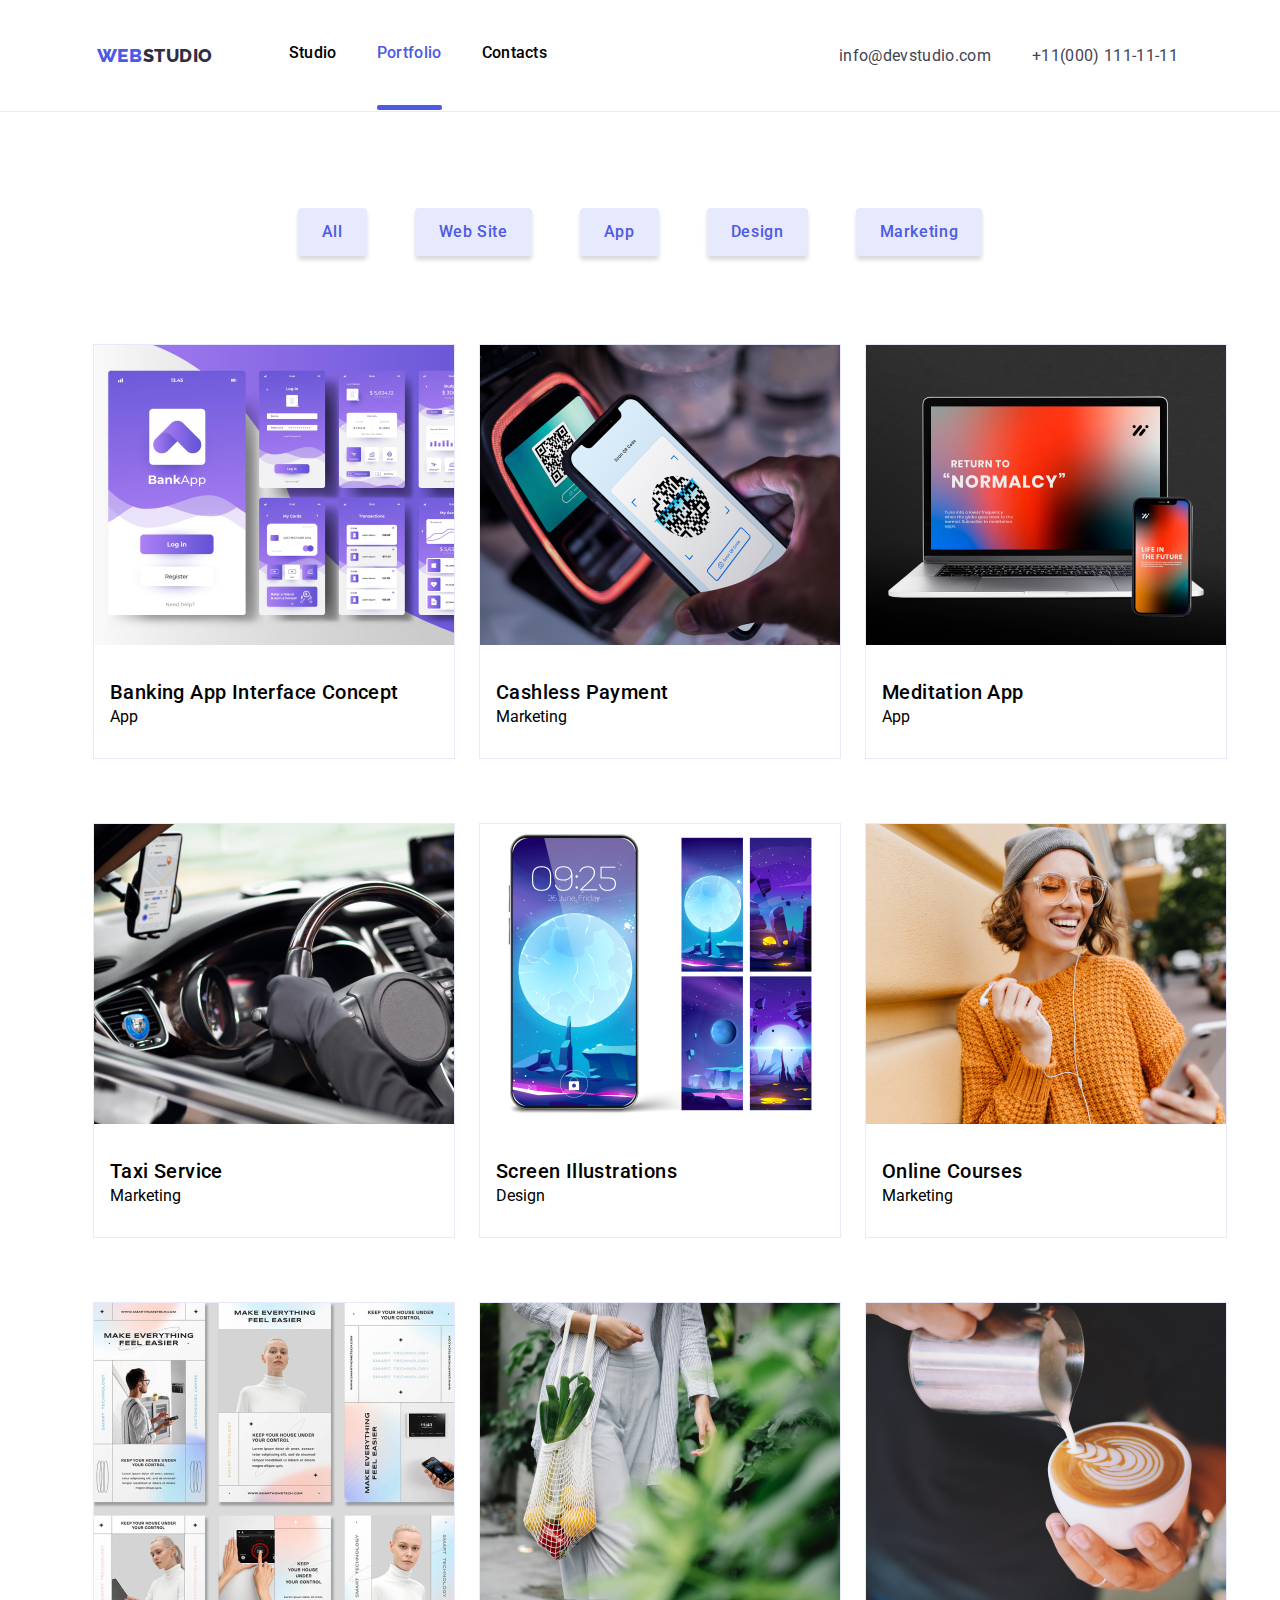
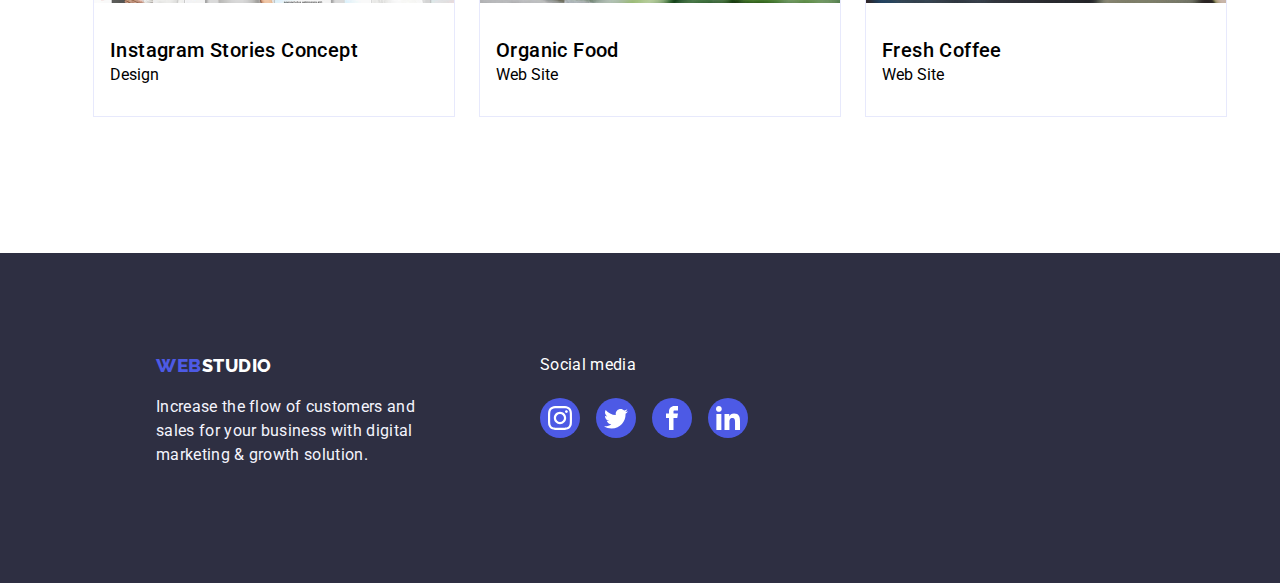
==== portfolio.html @ a1b6a73a "Initial commit" ====
<!DOCTYPE html>
<html lang="en">
<head>
    <meta charset="UTF-8">
    <meta name="viewport" content="width=device-width, initial-scale=1.0">
    <title>Portfolio</title>
    
    <link rel="preconnect" href="https://fonts.googleapis.com">
    <link rel="preconnect" href="https://fonts.gstatic.com" crossorigin>
    <link href="https://fonts.googleapis.com/css2?family=Roboto:wght@400;500;700;900&display=swap" rel="stylesheet">
    <link rel="preconnect" href="https://fonts.googleapis.com">
    <link rel="preconnect" href="https://fonts.gstatic.com" crossorigin>
    <link href="https://fonts.googleapis.com/css2?family=Raleway:wght@800&display=swap" rel="stylesheet">

    <link rel="stylesheet" href="./css/styles.css">

</head>
<body> 
   <header class="header">
       <div class="top-menu">
          <div class="logo">
            <a href="#" class="web">web<span class="studio">studio</span></a>
          </div>
          <nav class="menu">
            <ul class="pages">
                <li class="page-studio"><a href="index.html">Studio</a></li>
                <li class="page-portfolio active"><a href="portfolio.html">Portfolio</a></li>
                <li class="page-contacts"><a href="#">Contacts</a></li>
            </ul>
          </nav>
          <div class="contacts">
            <ul class="contacts-menu">
                <li class="email"><a href="mailto:info@devstudio.com">info@devstudio.com</a></li>
                <li class="cp-number"><a href="tel:+11(000) 111-11-11"> +11(000) 111-11-11</a></li>
            </ul>
          </div>
      </div>
  </header>  
    <!-- main -->
    <main class="portfolio">
        <div class="button-portfolio">
            <button type="button" class="btn">All</button><br>
            <button type="button" class="btn">Web Site</button><br>
            <button type="button" class="btn">App</button><br>
            <button type="button" class="btn">Design</button><br>
            <button type="button" class="btn">Marketing</button>
        </div>   
    <!--  Row 1-->
    <div class="row">
        <ul class="first">
            <!-- Project Card 1 -->
            <li>
            <div class="card">
            <img src="images/Banking.jpg" width="360" alt="Online_Banking" class="image">
            <div class="slider" >
                <div class="content"></div>  
            </div>
            </div>
            <h3>Banking App Interface Concept</h3>
            <p>App</p>
            </li>
            <!-- Project Card 2 -->
            <li>
            <div class="card">
            <img src="images/Cashless.jpg" width="360" alt="online_payment"  class="image">
            <div class="slider">
                <div class="content"></div>
            </div>
            </div>
            <h3>Cashless Payment</h3>
            <p>Marketing</p>
            </li>
            <!-- Project Card 3 -->
            <li>
            <div class="card">
            <img src="images/meditation.jpg" width="360" alt="Lop_Top"  class="image">
            <div class="slider">
                <div class="content"></div>
            </div>
            </div>
            <h3>Meditation App</h3>
            <p>App</p>
            </li>
        </ul>
    </div>
       <!-- Row 2 -->
    <div class="row">
        <ul class="second">  <!-- card 1 -->
            <li>
            <div class="card">
            <img src="images/Taxi.jpg" width="360" alt="Driver for hire"  class="image">
            <div class="slider">
                <div class="content"></div>
            </div>
            </div>
            <h3>Taxi Service</h3>
            <p>Marketing</p>
            </li>
            <!-- card 2 -->
            <li>
            <div class="card">
            <img src="images/screen.jpg" width="360" alt="Cp_screen"  class="image">
            <div class="slider">
                <div class="content"></div>
            </div>
            </div>
            <h3>Screen Illustrations</h3>
            <p>Design</p>
            </li>
            <!-- card 3 -->
            <li>
            <div class="card">
            <img src="images/online Course.jpg" width="360" alt="Happy_Woman"  class="image">
            <div class="slider">
                <div class="content"></div>
            </div>
            </div>
            <h3>Online Courses</h3>
            <p>Marketing</p>
            </li>
        </ul>
    </div>
       <!-- Row 3 -->
    <div class="row">
        <ul class="third">
            <!-- Project 1 -->
            <li>
            <div class="card">
            <img src="images/Instagram.jpg" width="360" alt="photo"  class="image">
            <div class="slider">
                <div class="content"></div>
            </div>
            </div>
            <h3>Instagram Stories Concept</h3>
            <p>Design</p>
            </li>
            <!-- Project 2 -->
            <li>
            <div class="card">
            <img src="images/Organic.jpg" width="360" alt="organic"  class="image">
            <div class="slider">
                <div class="content"></div>
            </div>
            </div>
            <h3>Organic Food</h3>
            <p>Web Site</p>
            </li>
            <!-- Project 3 -->
            <li>
            <div class="card">
            <img src="images/fresh.jpg" width="360" alt="coffee"  class="image">
            <div class="slider">
                <div class="content"></div>
            </div>
            </div>
            <h3>Fresh Coffee</h3>
            <p>Web Site</p>
            </li>
        </ul>
       </div>
      
    </main>
    <footer class="annotation">
        <div class="notation">
            <a href="#" class="studio"><span class="web">web</span>studio</a>
            <p>Increase the flow of customers and <br>
                sales for your business with digital <br>
                marketing & growth solution.</p>
        </div>
        <div>
            <h4>Social media</h4>
            <div class="social-media-icons">
                <a class="social-media">
                    <svg width="24" height="24">
                        <use href="./images/icons.svg#instagram"></use>
                    </svg>
                </a>
                <a class="social-media">
                    <svg width="24" height="24">
                        <use href="./images/icons.svg#twitter"></use>
                    </svg>
                </a>
                <a class="social-media">
                    <svg width="24" height="24">
                        <use href="./images/icons.svg#facebook"></use>
                    </svg>
                </a>
                <a class="social-media">
                    <svg width="24" height="24">
                        <use href="./images/icons.svg#linkedin-2"></use>
                    </svg>
                </a>
            </div>
        </div>
    </footer>  
</body>
</html>
---- css/styles.css ----
:root {
    --primary-color:#4D5AE5;
--primary-with-alpha: rgba(77, 90, 229, 0.9);
    --primary-white: #fff;
    --background-font: #2E2F42;
    --hover-background: #0707f6;
    --cloud: #F4F4FD;
    --paragraph-color: #434455;
    --CORNFLOW: #E7E9FC;
    --Light-Slate: #8E8F99;
    --Grey: rgba(46, 47, 66, 0.70);
    --L-Grey: #2E2F42;
    --Dairy: #FCFCFC;
}
body{
    margin: 0;
    padding: 0;
    font-family: 'Roboto', sans-serif;
}
.container{
    background-color: var(--primary-white);
    width: 100% auto;
    height: auto;
}
a {
   text-decoration: none;
} 
ul > li{
    list-style-type: none;
}
/* Text-Logo --nav bar - index pages & contacts*/
.header{
    padding: 25px 156px;
    border-bottom: 1px solid var(--CORNFLOW);
}
.top-menu {
    background-color: var(--primary-white);
    display: flex;
    flex-direction: row;
    align-items: center;
    justify-content: center;
}  
.web {
    color: var(--primary-color);
    font-family: Raleway;
    width: 44px;
    font-size: 19px;
    font-weight: 800;
    line-height: 1.3;
    letter-spacing: 0.54px;
    text-transform: uppercase;
   
}
.studio {
    color: var(--background-font);
    font-family: Raleway;
    width: 71px; 
    font-size: 18px;
    font-weight: 800;
    line-height: 1.3;
    text-transform: uppercase;
    padding-right: 36px;
}
.pages {
    display: flex;
    flex-direction: row;
    justify-content: center;
    gap: 40px;
    padding-right: 252px;
}
.pages > li > a {
    text-decoration: none;
    color: var(--paragrap-font);
    font-size: 16px;
    font-weight: 500;
    line-height: 1.5;
    letter-spacing: 0.32px;
}
           .pages>li>a:focus,
.active,.pages > li > a:hover{
    color: var(--primary-color);
}
.active::after{
    background-color: var(--primary-color);
    content: " ";
    display: block;
    height: 5px;
    width: 100%;
    border-radius: 2px;
    position: relative;
    top: 40px;
}
.page-studio{
     width: 48px, auto;
     height: 24px, auto;
}
.page-portfolio{
    width: 66px, auto;
    height: 24px, auto;
}
.page-contacts{
    width: 67px, auto;
    height: 24px, auto;
}
.email{
    width:  153px;
    height: 24px;
}
.cp-number{
    width:  151px;
    height: 24px;
}

.contacts-menu > li > a {
    text-decoration: none;
    color: var(--paragraph-color);
    font-size: 16px;
    font-weight: 400;
    line-height: 1.5;
    letter-spacing: 0.32px;
}
.contacts-menu > li > a:hover {
    color: var(--primary-color);
}
.contacts-menu {
    display: flex;
    flex-direction: row;
    justify-content: center;
    gap: 40px;
}

/* --------------------- Hero Image ----------------------------*/
 h1 {
    color: var(--cloud);
    text-align: center;
    font-size: 56px;
    font-weight: 700;
    line-height: 60px;
    letter-spacing: 1.12px;
    text-transform: uppercase;
    padding-left: 472px;
    padding-right: 472px;
}
.hero {
    background: linear-gradient(-45deg, rgba(46, 47, 66, 0.70), rgba(255, 255, 255, 0.00) 100%),
                url("../images/busy_frontdevs.jpg");
                /* lightgray 0px -167.766px / 100% 139.922% no-repeat; */
    background-color: var(--background-font);
    background-repeat: no-repeat;
    background-size: cover;
    margin-top: 0;
    display: flex;
    padding-top: 188px;
    padding-bottom: 188px;
    flex-direction: column;
    align-items: center;
    justify-content: center;
    width: auto;
    height: 600px;
}
.order-btn {
    background-color: var(--primary-color); 
    display: block;
    align-items: center;
    justify-content: center;
    padding:  16px 32px;
    border-radius: 4px;
    box-shadow: 0px 4px 4px 0px rgba(0, 0, 0, 0.15 );
    width: auto;
    color: var(--primary-white);
    font-size: 16px;
    font-weight: 500;
    line-height: 1.5;
    border: none;
    letter-spacing: 0.64px;
    cursor: pointer;
}
.order-btn:hover {
    background-color: var(--hover-background);
    color: var(--primary-white);
    padding: 16px 32px;
    border-radius: 4px;
    box-shadow: 0px 4px 4px 0px rgba(0, 0, 0, 0.15);
    font-size: 16px;
    font-weight: 500;
    line-height: 1.5;
    border: none;
    letter-spacing: 0.64px;
    cursor: pointer;
}

.btn-modal{
    border: 0;
    display: block;
    margin-left: auto;
    background-color: var(--Dairy);
}
.btn-modal svg{
    display: flex;
    align-items: center;
    justify-content: center;
    padding: 5px;
    width: 24px;
    height: 24px;
    border-radius: 100%;
    cursor: pointer;
    color: var(--L-Grey);
    background-color: var(--CORNFLOW);
    border: 1px solid var(--CORNFLOW);
    box-shadow: 0 2px 1px 0 rgba(0, 0, 0, 0.2),
                0 1px 3px 0 rgba(0, 0, 0, 0.12),
                0 1px 1px 0 rgba(0, 0, 0, 0.14);
    transition: fill 250ms cubic-bezier(0.4, 0, 0.2, 1);
}       
.backdrop{
    width: 100%;
    height: 100%;
    background-color:  rgba(0, 0, 0, 0.4);
    position: fixed;
    top: 0;
    display: flex;
    align-items: center;
    justify-content: center;
    transition: opacity 250ms cubic-bezier(0.4, 0, 0.2, 1);
}
.modal{
    padding: 24px;
    background-color: var(--Dairy);
    width: 408px;
    height: 584px;
    border-radius: 5px;
    box-shadow: 0 2px 1px 0 rgba(0, 0, 0, 0.2)
                0 1px 3px 0 rgba(0, 0, 0, 0.12),
                0 1px 1px 0 rgba(0, 0, 0, 0.14);
}
.is-hidden{
    pointer-events: none;
    opacity: 0;
}

/* ------------------------- Section1 ------------------------ */
/* .hero-advantages */
   
.advantages-icons {
    background-color: var(--cloud);
    display: flex;
    justify-content: center;
    border-radius: 4px;
    padding: 24px 100px;
}
.advantages{
  display: flex;
  align-items: center;
  justify-content:center;
  gap: 24px;
  padding: 120px 156px;
}
.advantages li > h3 {
    text-align: start;
    color: var(--background-font);
    font-size: 20px;
    font-weight: 500;
    line-height: 1.5;
    letter-spacing: 0.4px;
}
.advantages > p{
    color: var(--paragraph-color);
    font-size: 16px;
    font-weight: 400;
    line-height: 1.5;
    letter-spacing: 0.32px;
}

/*---------------- what are we doing-Section 2 ----------------------*/

h2 {
    color: var(--background-font);
    margin-top: 10px;
    text-align: center;
    font-size: 36px;
    font-weight: 700;
    line-height: 2.5;
    letter-spacing: 0.72px;
    text-transform: capitalize;
}
.services{  
    padding-bottom: 120px;
}

.services-img{
    display: flex;
    justify-content: center;
    gap:24px;
    padding-top: 72px;
}


/* ---------------- Our team-section3 ------------------- */
h3 {
    text-align: center;
    font-size: 20px;
    font-weight: 500;
    line-height: 1.5;
    letter-spacing: 0.4px;
    margin-top: 32px;
}
.team{
   background-color: var(--cloud);
   padding:120px 156px;
    }
.team > p{
    text-align: center;
    color: var(--paragraph-color);
    font-size: 16px;
    font-weight: 400;
    line-height: 150%;
    letter-spacing: 0.32px;
}
.team-members .members{
    display: flex;
    justify-content: center;
    gap: 24px;
    padding-top: 72px;
}
.team-members .members > li > p{
    text-align: center;
}
.members .member{
    border-radius: 0px 0px 4px 4px;
    background-color: var(--primary-white);
    box-shadow: 0px 2px 1px 0px rgba(46, 47, 66, 0.08),
                0px 1px 1px 0px rgba(46, 47, 66, 0.16),
                0px 1px 6px 0px rgba(46, 47, 66, 0.08);
    padding-bottom: 32px;
}
 /* -------- Team Social Media Icons ------------------- */

.teams-social-media {
    display: flex;
    justify-content: center;
    align-items: center;
    gap: 24px;
}

.team-social-media {
    background-color: var(--primary-color);
    border-radius: 50%;
    height: 40px;
    width: 40px;
    cursor: pointer;
}
.team-social-media:focus,
.team-social-media:hover{
    background-color: var(--hover-background);
    border: 1px solid var(--hover-background);
    outline: 1px solid var(--hover-background);
}
.team-social-media svg {
    fill: var(--primary-white);
    padding: 12px;
}

/* -------------- Customers Section ------------------------- */
.customer-section{
    padding-top: 72px;
    padding-bottom: 100px;

}
.customers{
    display: flex;
    justify-content: center;
    align-items: center;
    gap: 24px;
    
}
.customer-icon{
    border: 1px solid var(--Light-Slate);
    border-radius: 3px;
    padding: 16px 32px;
}
.customer-icon svg {
    fill: var(--Light-Slate)
}


/* ------------------- footer ---------------------------*/
.annotation{
    background-color: var(--background-font);
    display:flex;
    gap: 120px;
    padding-top: 100px;
    padding-bottom: 100px;
}
.notation{
    display: flex;
    flex-direction: column;
    padding-left: 156px;
    width: auto;
}
.notation .studio{
    color: var(--primary-white);
    font-family: Raleway;
    font-size: 18px;
    font-weight: 800;
    line-height: 1.3; /*21px  116.667%*/
    letter-spacing: 0.54px;
    text-transform: uppercase;
}
.notation > p{
    width: 264px;
    margin-top: 17.5px;
    color: var(--cloud);
    font-size: 16px;
    font-weight: 400;
    line-height: 1.5;
    letter-spacing: 0.32px;
}
 /* -------------------- Social Media Icons ------------------------*/
 h4 {
     margin-top: 0;
     font-size: 16px;
     font-weight: 400;
     line-height: 1.5;
     letter-spacing: 0.32px;
     color: var(--primary-white);
 }

 .social-media-icons {
     display: flex;
     gap: 16px;
}

.social-media {
     background-color: var(--primary-color);
     border-radius: 50%;
     height: 40px;
     width: 40px;
     display: flex;
     align-items: center;
     justify-content: center;
     cursor: pointer;
}
.social-media:focus,    
.social-media:hover{
    background-color: var(--hover-background);
    border: 1px solid var(--hover-background);
    outline: 1px solid var(--hover-background);
} 
 .social-media svg {
     fill: var(--primary-white);
     padding: 8px;
 }

/* ------------------ portfolio.html ------------------*/
.button-portfolio {
    color: var(--primary-color);
    display: flex;
    flex-direction: row;
    justify-content: center;
    gap: 24px;
    padding-top: 96px;
    padding-bottom: 72px;
}
.btn{ 
    background-color: var(--CORNFLOW);
    color: var(--IRIS, #4D5AE5);
        text-align: center;
        font-family: Roboto;
        font-size: 16px;
        font-weight: 500;
        line-height: 1.5;
        letter-spacing: 0.64px;
        padding: 12px 24px;
        border-radius: 4px;
        box-shadow: 0px 4px 4px 0px rgba(0, 0, 0, 0.15);
        border: none;
}
.btn:focus,
.btn:hover {
        background-color: var(--hover-background);
        color: var(--primary-white);
        cursor: pointer;
}
 
/* ----------- main portfolio ----------- */


 .row li{
    border: 1px solid #E7E9FC;
    background-color: var(--primary-white);
    display: flex;
    flex-direction: column;
    align-items: flex-start;
    flex-shrink: 0;
    padding-bottom: 32px;
    cursor: pointer;
}
.row li:hover {
    border-radius: 5px;
    box-shadow: 0px 2px 1px 0px rgba(46, 47, 66, 0.08),
                0px 1px 1px 0px rgba(46, 47, 66, 0.16),
                0px 1px 6px 0px rgba(46, 47, 66, 0.08);
   
}
.row h3 {
    padding-top: 32px;
    margin: 0;
    padding-left: 16px;
}
.row p {
    margin: 0;
    padding-left: 16px;
}
.row .first{
    display: flex;
    flex-direction: row;
    justify-content: center;
    gap: 24px;
}
.row .second {
    display: flex;
    flex-direction: row;
    justify-content: center;
    gap: 24px;
    padding-top: 48px;
}

.row .third {
    display: flex;
    flex-direction: row;
    justify-content: center;
    gap: 24px;
    padding-top: 48px;
    padding-bottom: 120px;
}


     /* Overlay Slider */
.card{
    position: relative;
    width: 100%;   
}
.image{
    display: block;
    width: 100%;
    height: auto;
}
.slider {
    position: absolute;
    background-color: var(--primary-with-alpha);
    bottom: 0;
    left: 0;
    right: 0;
    width: 100%;
    height: 0px;
    overflow: hidden;
    transition:  0.5s cubic-bezier(0.4, 0, 0.2, 1);
    /* -webkit-transition: 0.5s ease;
    -moz-transition: 0.5s ease;
    -ms-transition: 0.5s ease;
    -o-transition: 0.5s ease; */
}
.card:hover .slider{
    height: 100%;
}
.content{
    position: absolute;
    color:var(--cloud);
    overflow: hidden;
    font-size: 20px;
    top: 50%;
    left: 50%;
    transform: translate(-50%, -50%);
}
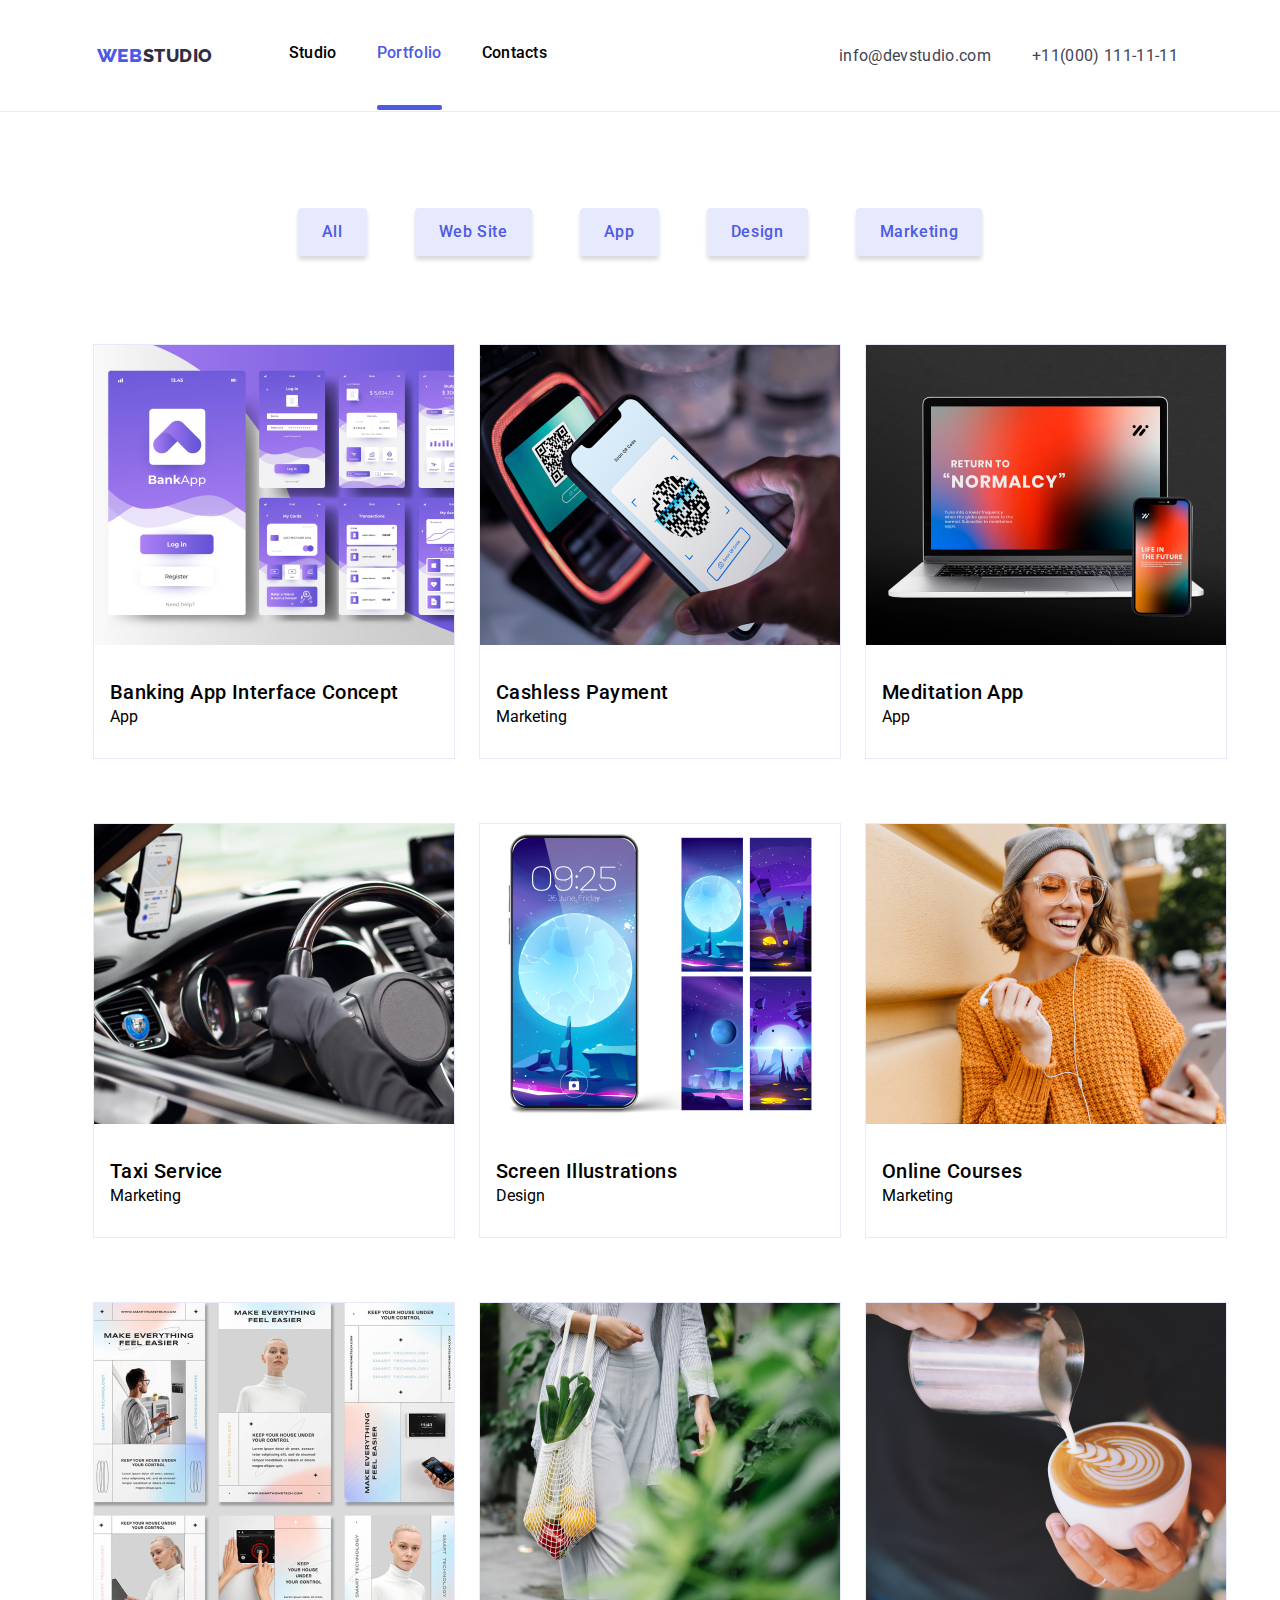
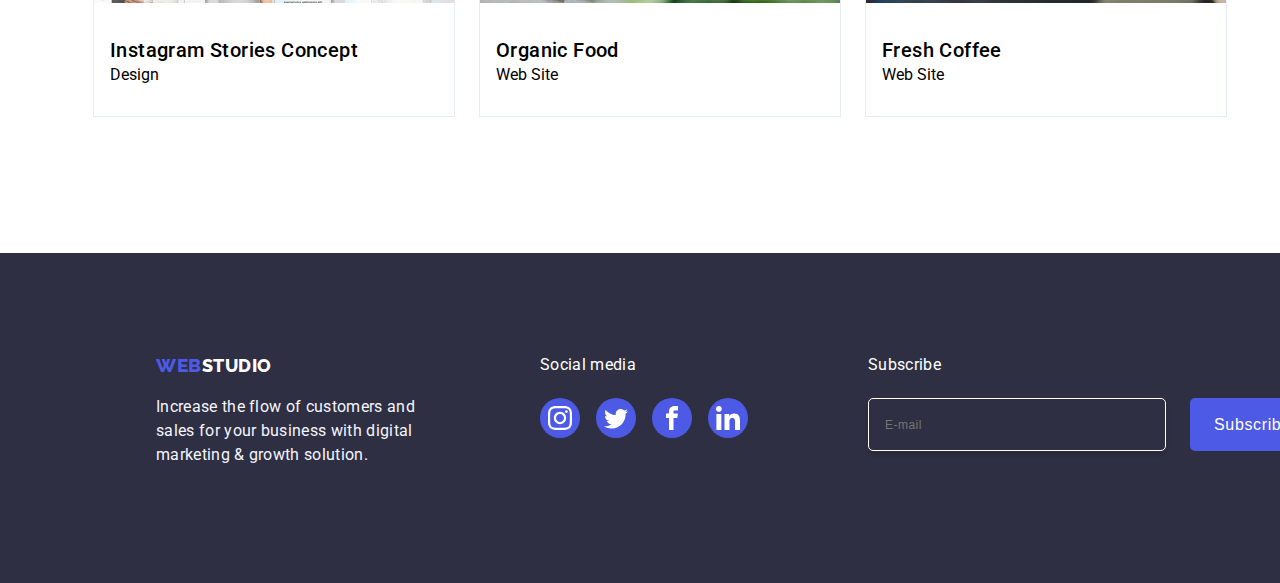
==== commit fcb83feb: "first commit" ====
--- a/portfolio.html
+++ b/portfolio.html
@@ -192,6 +192,17 @@
                 </a>
             </div>
         </div>
+        <div>
+            <h4>Subscribe</h4>
+            <form action="" class="subscribe-form">
+                <input type="text" name="email" placeholder="E-mail">
+                <button type="submit" class="subscribe-btn">Subscribe
+                    <svg width="24" height="24">
+                        <use href="./images/icons.svg#telegram"></use>
+                    </svg>
+                </button>
+            </form>
+        </div>
     </footer>  
 </body>
 </html>--- a/css/styles.css
+++ b/css/styles.css
@@ -237,6 +237,44 @@
     pointer-events: none;
     opacity: 0;
 }
+.modal-form{
+    margin: 0;
+    display: flex;
+    flex-direction: column;
+    align-items: center;
+    gap: 8px;
+}
+input[type="text"]{
+    width: 400px;
+    height: 35px;
+    border-radius: 5px;
+    background-color: var(--primary-white);
+    border: 1px solid rgba(46, 47, 66, 0.40);   
+}
+.send-btn{
+    background-color: var(--primary-color);
+    padding: 16px 32px;
+    border-radius: 4px;
+    box-shadow: 0px 4px 4px 0px rgba(0, 0, 0, 0.15);
+    width: 105px;
+    color: var(--primary-white);
+    font-size: 16px;
+    font-weight: 500;
+    line-height: 1.5;
+    border: none;
+    letter-spacing: 0.64px;
+    cursor: pointer;
+}
+.send-btn:hover{
+    background-color: var(--hover-background);
+}
+.privacy-policy{
+    display: flex;
+}
+input[class="comment"]{
+    line-height: 2em;
+    height: 120px;
+}
 
 /* ------------------------- Section1 ------------------------ */
 /* .hero-advantages */
@@ -426,8 +464,8 @@
  }
 
  .social-media-icons {
-     display: flex;
-     gap: 16px;
+    display: flex;
+    gap: 16px;
 }
 
 .social-media {
@@ -450,6 +488,48 @@
      fill: var(--primary-white);
      padding: 8px;
  }
+ /* subscribe form button */
+ .subscribe-form{
+   display: flex;
+   gap: 24px;
+ }
+    input[name="email"]{
+    background-color: var(--L-Grey);
+    width: 264px;
+    border-radius: 5px;
+    padding: 8px 16px;
+    color: var(--primary-white);
+    font-size: 12px;
+    font-weight: 400;
+    line-height: 1.5;
+    letter-spacing: 0.48px;
+    border: 1px solid var(--primary-white);
+    box-shadow: 0px 4px 4px 0px rgba(0, 0, 0, 0.15);
+
+ }
+ .subscribe-btn{
+    padding: 8px 24px;
+    width: 165px;
+    text-align: center;
+    background-color: var(--primary-color);
+    border: 0;
+    border-radius: 5px;
+    color: var(--primary-white);
+    font-size: 16px;
+    font-weight: 500;
+    line-height: 1.5;
+    letter-spacing: 0.64px;
+    gap: 16px; 
+    display: flex; 
+    justify-content: center;
+    align-items: center;
+ }
+ .subscribe-btn svg{
+
+    align-items: center;
+    justify-content: center;
+ }
+
 
 /* ------------------ portfolio.html ------------------*/
 .button-portfolio {
